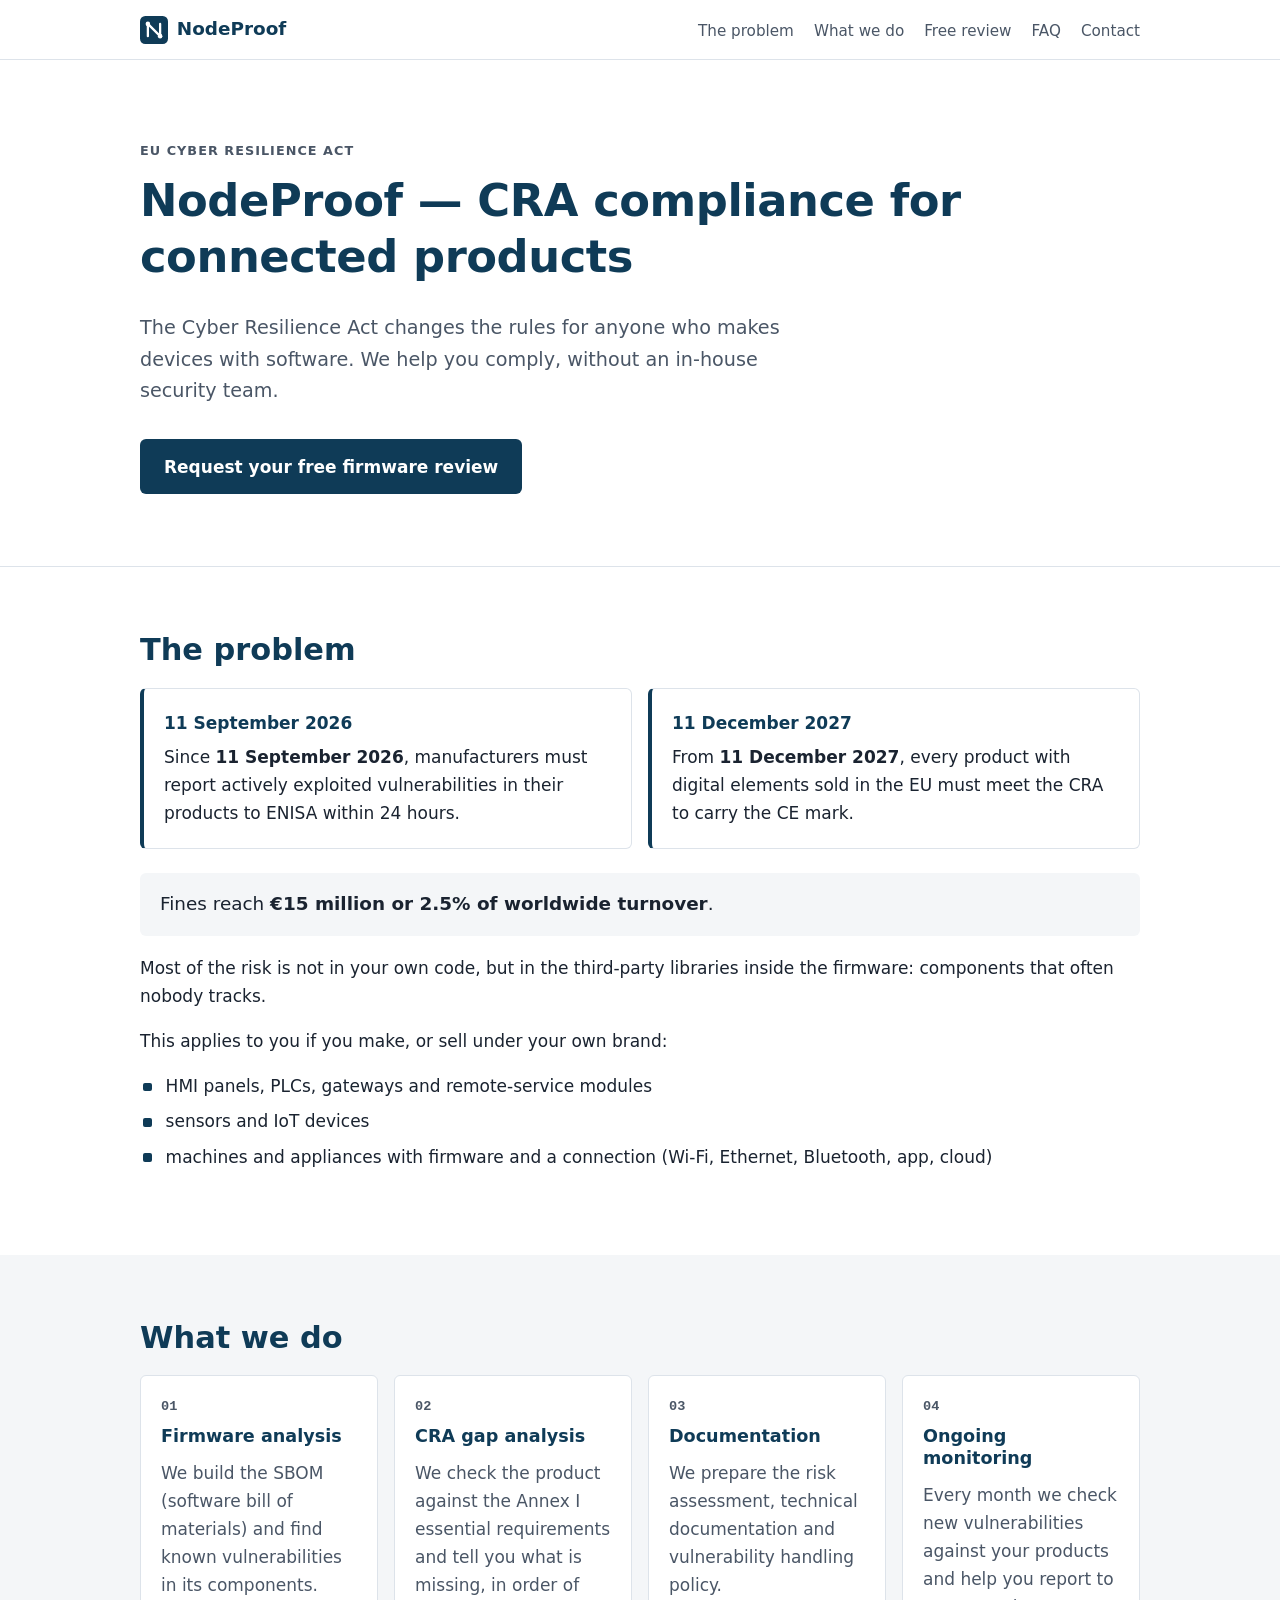
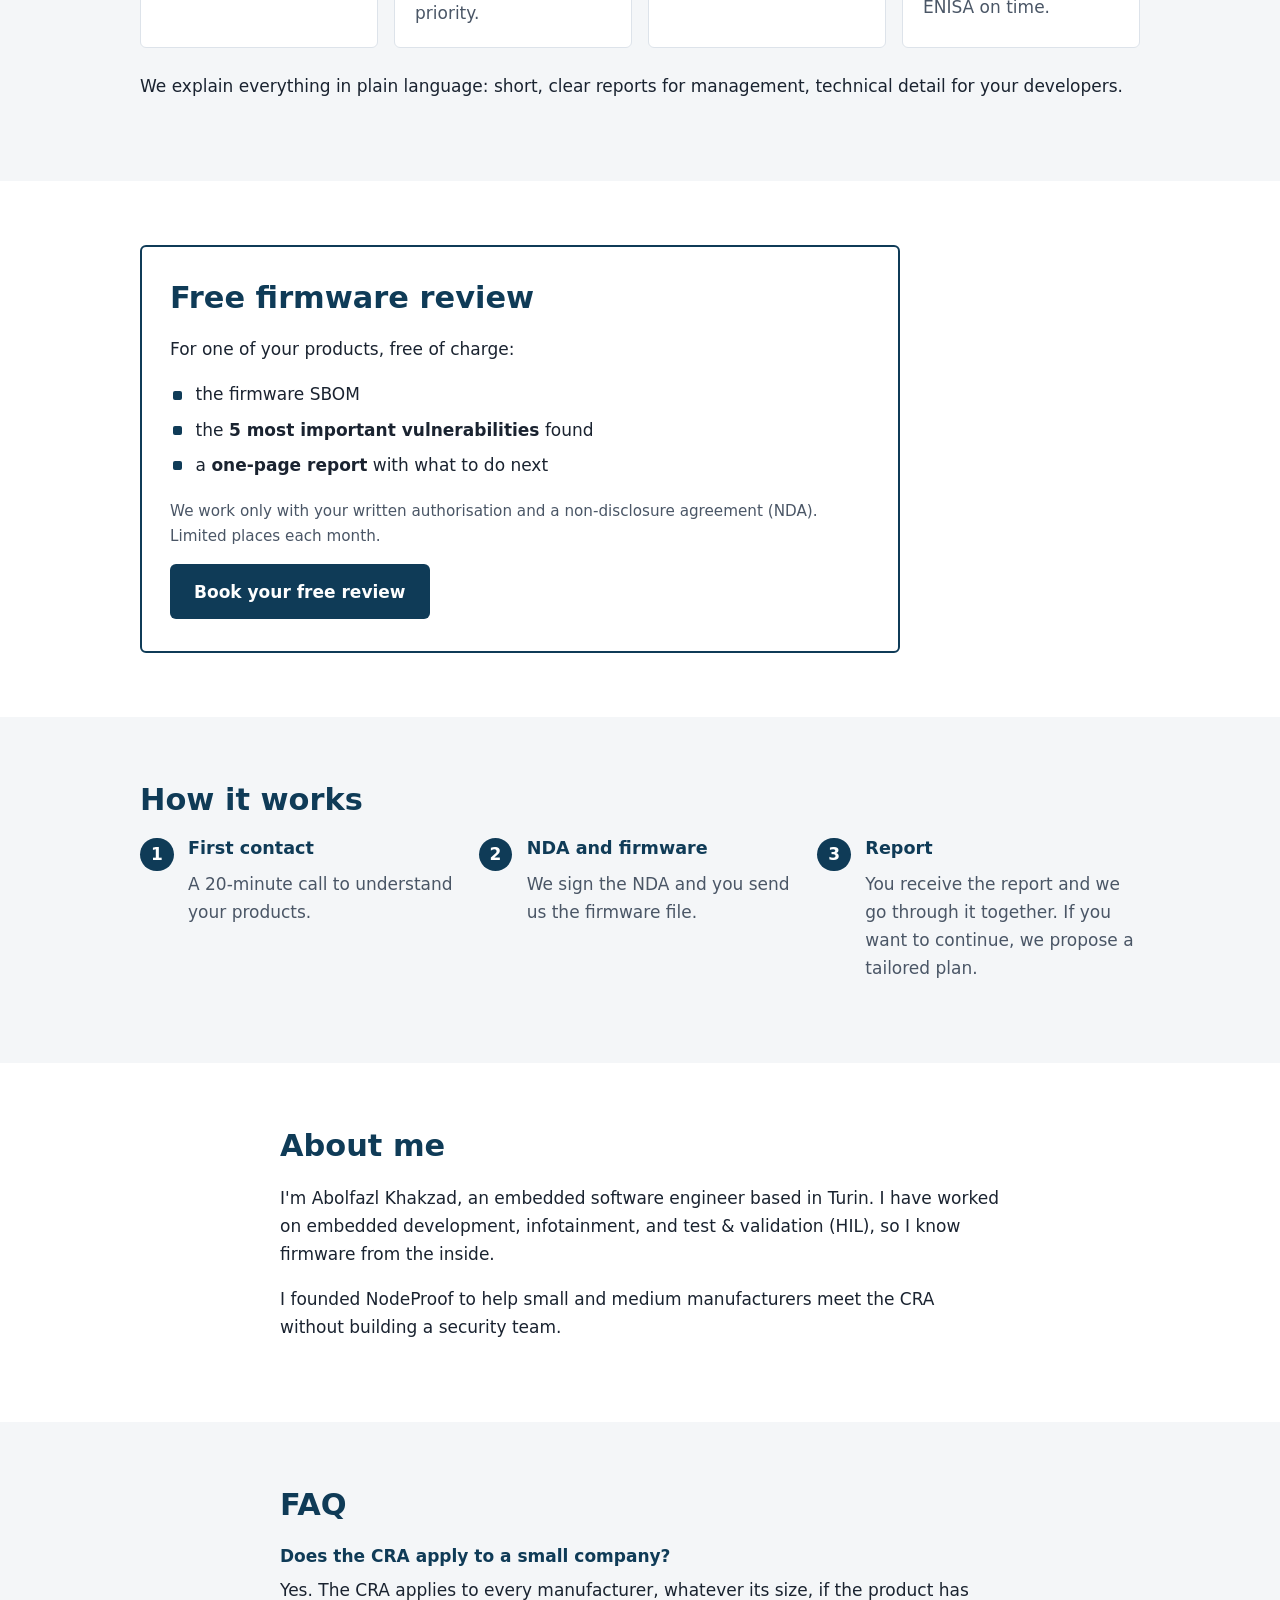
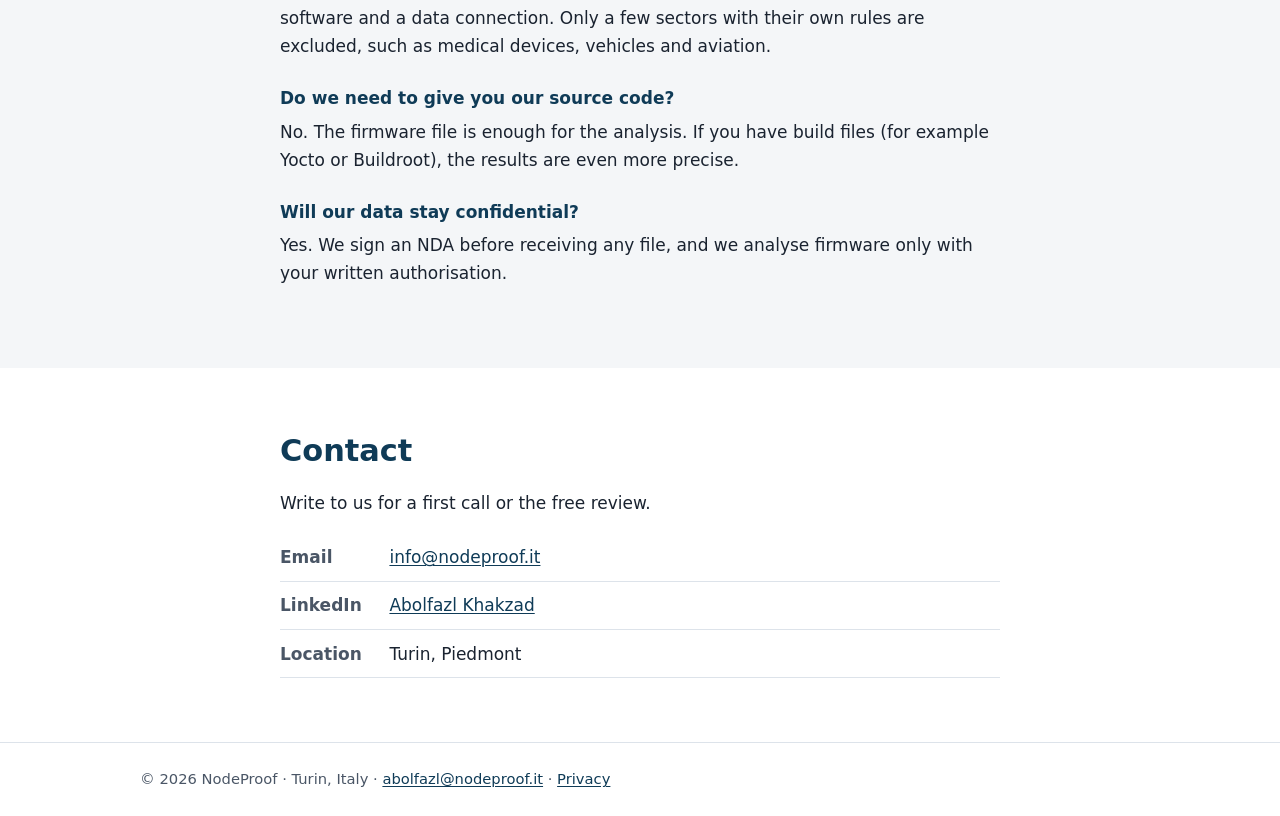
==== index.html @ ff039cdc "Initial NodeProof site Co-Authored-By: Claude Opus 5.5 <noreply@anthropic.com>" ====
<!doctype html>
<html lang="en">
<head>
  <meta charset="utf-8">
  <meta name="viewport" content="width=device-width, initial-scale=1">
  <meta http-equiv="Content-Security-Policy" content="default-src 'self'; img-src 'self'; style-src 'self'; script-src 'none'; object-src 'none'; base-uri 'self'; form-action 'none'">
  <meta name="referrer" content="strict-origin-when-cross-origin">
  <title>NodeProof — CRA compliance for connected products</title>
  <meta name="description" content="NodeProof helps manufacturers of connected products comply with the EU Cyber Resilience Act: firmware SBOM, vulnerability analysis, CRA gap analysis and documentation.">
  <link rel="icon" href="favicon.svg" type="image/svg+xml">
  <link rel="stylesheet" href="style.css">
</head>
<body>
  <a class="skip" href="#main">Skip to content</a>

  <header class="site-header">
    <div class="wrap header-inner">
      <a class="brand" href="/" aria-label="NodeProof home">
        <img src="favicon.svg" alt="" width="28" height="28">
        <span>NodeProof</span>
      </a>
      <nav aria-label="Main">
        <ul>
          <li><a href="#problem">The problem</a></li>
          <li><a href="#services">What we do</a></li>
          <li><a href="#review">Free review</a></li>
          <li><a href="#faq">FAQ</a></li>
          <li><a href="#contact">Contact</a></li>
        </ul>
      </nav>
    </div>
  </header>

  <main id="main">
    <section class="hero">
      <div class="wrap">
        <p class="eyebrow">EU Cyber Resilience Act</p>
        <h1>NodeProof — CRA compliance for connected products</h1>
        <p class="lead">The Cyber Resilience Act changes the rules for anyone who makes devices with software. We help you comply, without an in-house security team.</p>
        <a class="btn" href="mailto:info@nodeproof.it?subject=Free%20firmware%20review">Request your free firmware review</a>
      </div>
    </section>

    <section id="problem" class="section">
      <div class="wrap">
        <h2>The problem</h2>
        <div class="dates">
          <div class="date-card">
            <p class="date">11 September 2026</p>
            <p>Since <strong>11 September 2026</strong>, manufacturers must report actively exploited vulnerabilities in their products to ENISA within 24 hours.</p>
          </div>
          <div class="date-card">
            <p class="date">11 December 2027</p>
            <p>From <strong>11 December 2027</strong>, every product with digital elements sold in the EU must meet the CRA to carry the CE mark.</p>
          </div>
        </div>
        <p class="callout">Fines reach <strong>€15 million or 2.5% of worldwide turnover</strong>.</p>
        <p>Most of the risk is not in your own code, but in the third-party libraries inside the firmware: components that often nobody tracks.</p>
        <p>This applies to you if you make, or sell under your own brand:</p>
        <ul class="ticks">
          <li>HMI panels, PLCs, gateways and remote-service modules</li>
          <li>sensors and IoT devices</li>
          <li>machines and appliances with firmware and a connection (Wi-Fi, Ethernet, Bluetooth, app, cloud)</li>
        </ul>
      </div>
    </section>

    <section id="services" class="section alt">
      <div class="wrap">
        <h2>What we do</h2>
        <ol class="cards">
          <li>
            <h3>Firmware analysis</h3>
            <p>We build the SBOM (software bill of materials) and find known vulnerabilities in its components.</p>
          </li>
          <li>
            <h3>CRA gap analysis</h3>
            <p>We check the product against the Annex I essential requirements and tell you what is missing, in order of priority.</p>
          </li>
          <li>
            <h3>Documentation</h3>
            <p>We prepare the risk assessment, technical documentation and vulnerability handling policy.</p>
          </li>
          <li>
            <h3>Ongoing monitoring</h3>
            <p>Every month we check new vulnerabilities against your products and help you report to ENISA on time.</p>
          </li>
        </ol>
        <p>We explain everything in plain language: short, clear reports for management, technical detail for your developers.</p>
      </div>
    </section>

    <section id="review" class="section">
      <div class="wrap">
        <div class="offer">
          <h2>Free firmware review</h2>
          <p>For one of your products, free of charge:</p>
          <ul class="ticks">
            <li>the firmware SBOM</li>
            <li>the <strong>5 most important vulnerabilities</strong> found</li>
            <li>a <strong>one-page report</strong> with what to do next</li>
          </ul>
          <p class="small">We work only with your written authorisation and a non-disclosure agreement (NDA). Limited places each month.</p>
          <a class="btn" href="mailto:info@nodeproof.it?subject=Free%20firmware%20review">Book your free review</a>
        </div>
      </div>
    </section>

    <section id="how" class="section alt">
      <div class="wrap">
        <h2>How it works</h2>
        <ol class="steps">
          <li>
            <h3>First contact</h3>
            <p>A 20-minute call to understand your products.</p>
          </li>
          <li>
            <h3>NDA and firmware</h3>
            <p>We sign the NDA and you send us the firmware file.</p>
          </li>
          <li>
            <h3>Report</h3>
            <p>You receive the report and we go through it together. If you want to continue, we propose a tailored plan.</p>
          </li>
        </ol>
      </div>
    </section>

    <section id="about" class="section">
      <div class="wrap narrow">
        <h2>About me</h2>
        <p>I'm Abolfazl Khakzad, an embedded software engineer based in Turin. I have worked on embedded development, infotainment, and test &amp; validation (HIL), so I know firmware from the inside.</p>
        <p>I founded NodeProof to help small and medium manufacturers meet the CRA without building a security team.</p>
      </div>
    </section>

    <section id="faq" class="section alt">
      <div class="wrap narrow">
        <h2>FAQ</h2>
        <dl class="faq">
          <dt>Does the CRA apply to a small company?</dt>
          <dd>Yes. The CRA applies to every manufacturer, whatever its size, if the product has software and a data connection. Only a few sectors with their own rules are excluded, such as medical devices, vehicles and aviation.</dd>
          <dt>Do we need to give you our source code?</dt>
          <dd>No. The firmware file is enough for the analysis. If you have build files (for example Yocto or Buildroot), the results are even more precise.</dd>
          <dt>Will our data stay confidential?</dt>
          <dd>Yes. We sign an NDA before receiving any file, and we analyse firmware only with your written authorisation.</dd>
        </dl>
      </div>
    </section>

    <section id="contact" class="section">
      <div class="wrap narrow">
        <h2>Contact</h2>
        <p>Write to us for a first call or the free review.</p>
        <ul class="contact">
          <li><span class="label">Email</span> <a href="mailto:info@nodeproof.it">info@nodeproof.it</a></li>
          <li><span class="label">LinkedIn</span> <a href="https://www.linkedin.com/in/abolfazl-khakzad-2a842a168" rel="noopener noreferrer">Abolfazl Khakzad</a></li>
          <li><span class="label">Location</span> Turin, Piedmont</li>
        </ul>
      </div>
    </section>
  </main>

  <footer class="site-footer">
    <div class="wrap">
      <p>© 2026 NodeProof · Turin, Italy · <a href="mailto:abolfazl@nodeproof.it">abolfazl@nodeproof.it</a> · <a href="privacy.html">Privacy</a></p>
    </div>
  </footer>
</body>
</html>
---- style.css ----
:root {
  --bg: #ffffff;
  --bg-alt: #f4f6f8;
  --text: #1a2330;
  --muted: #4a5666;
  --accent: #0f3b57;
  --accent-hover: #0a2a3f;
  --line: #dde3ea;
  --radius: 6px;
  --font: system-ui, -apple-system, "Segoe UI", Roboto, "Helvetica Neue", Arial, sans-serif;
}

*, *::before, *::after { box-sizing: border-box; }

html { scroll-behavior: smooth; }
@media (prefers-reduced-motion: reduce) { html { scroll-behavior: auto; } }

body {
  margin: 0;
  background: var(--bg);
  color: var(--text);
  font-family: var(--font);
  font-size: 1.0625rem;
  line-height: 1.65;
  -webkit-text-size-adjust: 100%;
}

img { max-width: 100%; height: auto; }

a { color: var(--accent); text-underline-offset: 2px; }
a:hover { color: var(--accent-hover); }
a:focus-visible, .btn:focus-visible {
  outline: 3px solid #f2a900;
  outline-offset: 2px;
}

h1, h2, h3 { line-height: 1.25; color: var(--accent); margin: 0 0 0.6em; }
h1 { font-size: clamp(1.9rem, 4.5vw, 2.8rem); letter-spacing: -0.01em; }
h2 { font-size: clamp(1.45rem, 3vw, 1.9rem); }
h3 { font-size: 1.1rem; }
p { margin: 0 0 1em; }

.wrap { max-width: 1040px; margin: 0 auto; padding: 0 1.25rem; }
.narrow { max-width: 760px; }

.skip {
  position: absolute; left: -999px; top: 0;
  background: var(--accent); color: #fff; padding: 0.5rem 1rem; z-index: 10;
}
.skip:focus { left: 0.5rem; top: 0.5rem; }

/* Header */
.site-header { border-bottom: 1px solid var(--line); background: var(--bg); }
.header-inner {
  display: flex; align-items: center; justify-content: space-between;
  flex-wrap: wrap; gap: 0.5rem 1.5rem; padding-top: 0.9rem; padding-bottom: 0.9rem;
}
.brand {
  display: inline-flex; align-items: center; gap: 0.55rem;
  font-weight: 700; font-size: 1.15rem; color: var(--accent); text-decoration: none;
}
.site-header nav ul {
  list-style: none; margin: 0; padding: 0;
  display: flex; flex-wrap: wrap; gap: 0.25rem 1.25rem;
}
.site-header nav a { color: var(--muted); text-decoration: none; font-size: 0.95rem; }
.site-header nav a:hover { color: var(--accent); text-decoration: underline; }

/* Hero */
.hero { padding: 5rem 0 4.5rem; border-bottom: 1px solid var(--line); }
.eyebrow {
  text-transform: uppercase; letter-spacing: 0.08em; font-size: 0.8rem;
  font-weight: 600; color: var(--muted); margin-bottom: 0.75rem;
}
.lead { font-size: 1.2rem; color: var(--muted); max-width: 640px; margin-bottom: 2rem; }

/* Buttons */
.btn {
  display: inline-block; background: var(--accent); color: #fff;
  padding: 0.85rem 1.5rem; border-radius: var(--radius);
  font-weight: 600; text-decoration: none;
}
.btn:hover { background: var(--accent-hover); color: #fff; }

/* Sections */
.section { padding: 4rem 0; }
.section.alt { background: var(--bg-alt); }

.dates { display: grid; grid-template-columns: repeat(auto-fit, minmax(260px, 1fr)); gap: 1rem; margin-bottom: 1.5rem; }
.date-card { border: 1px solid var(--line); border-left: 4px solid var(--accent); border-radius: var(--radius); padding: 1.25rem 1.25rem 0.25rem; background: var(--bg); }
.date { font-weight: 700; color: var(--accent); margin-bottom: 0.4rem; }

.callout { font-size: 1.15rem; padding: 1rem 1.25rem; background: var(--bg-alt); border-radius: var(--radius); }

.ticks { padding-left: 0; list-style: none; margin: 0 0 1.25rem; }
.ticks li { position: relative; padding-left: 1.6rem; margin-bottom: 0.45rem; }
.ticks li::before {
  content: ""; position: absolute; left: 0.2rem; top: 0.62em;
  width: 0.55rem; height: 0.55rem; background: var(--accent); border-radius: 2px;
}

/* Service cards */
.cards {
  list-style: none; padding: 0; margin: 0 0 1.5rem;
  display: grid; grid-template-columns: repeat(auto-fit, minmax(220px, 1fr)); gap: 1rem;
  counter-reset: card;
}
.cards li {
  background: var(--bg); border: 1px solid var(--line); border-radius: var(--radius);
  padding: 1.25rem; counter-increment: card;
}
.cards li::before {
  content: counter(card, decimal-leading-zero);
  display: block; font-weight: 700; color: var(--muted); font-size: 0.85rem; margin-bottom: 0.5rem;
  font-family: ui-monospace, "Cascadia Mono", Consolas, monospace;
}
.cards p { margin: 0; color: var(--muted); }

/* Offer */
.offer {
  max-width: 760px; border: 2px solid var(--accent); border-radius: var(--radius);
  padding: 2rem 1.75rem;
}
.small { font-size: 0.95rem; color: var(--muted); }

/* Steps */
.steps { list-style: none; padding: 0; margin: 0; counter-reset: step; display: grid; gap: 1rem; grid-template-columns: repeat(auto-fit, minmax(240px, 1fr)); }
.steps li { counter-increment: step; position: relative; padding-left: 3rem; }
.steps li::before {
  content: counter(step);
  position: absolute; left: 0; top: 0;
  width: 2.1rem; height: 2.1rem; border-radius: 50%;
  background: var(--accent); color: #fff; font-weight: 700;
  display: flex; align-items: center; justify-content: center;
}
.steps p { color: var(--muted); }

/* FAQ */
.faq dt { font-weight: 700; color: var(--accent); margin-top: 1.5rem; }
.faq dt:first-child { margin-top: 0; }
.faq dd { margin: 0.35rem 0 0; }

/* Contact */
.contact { list-style: none; padding: 0; margin: 0; }
.contact li { padding: 0.6rem 0; border-bottom: 1px solid var(--line); }
.contact .label { display: inline-block; min-width: 6.5rem; color: var(--muted); font-weight: 600; }

/* Footer */
.site-footer { border-top: 1px solid var(--line); padding: 1.5rem 0; font-size: 0.92rem; color: var(--muted); }
.site-footer p { margin: 0; }

/* Privacy page */
.draft {
  background: #fff4d6; border: 1px solid #e0b84a; color: #5a4300;
  padding: 0.9rem 1.1rem; border-radius: var(--radius); margin-bottom: 2rem;
}
.page { padding: 3rem 0 4rem; }

@media (max-width: 600px) {
  .hero { padding: 3rem 0; }
  .section { padding: 3rem 0; }
  .offer { padding: 1.5rem 1.15rem; }
  .btn { display: block; text-align: center; }
}
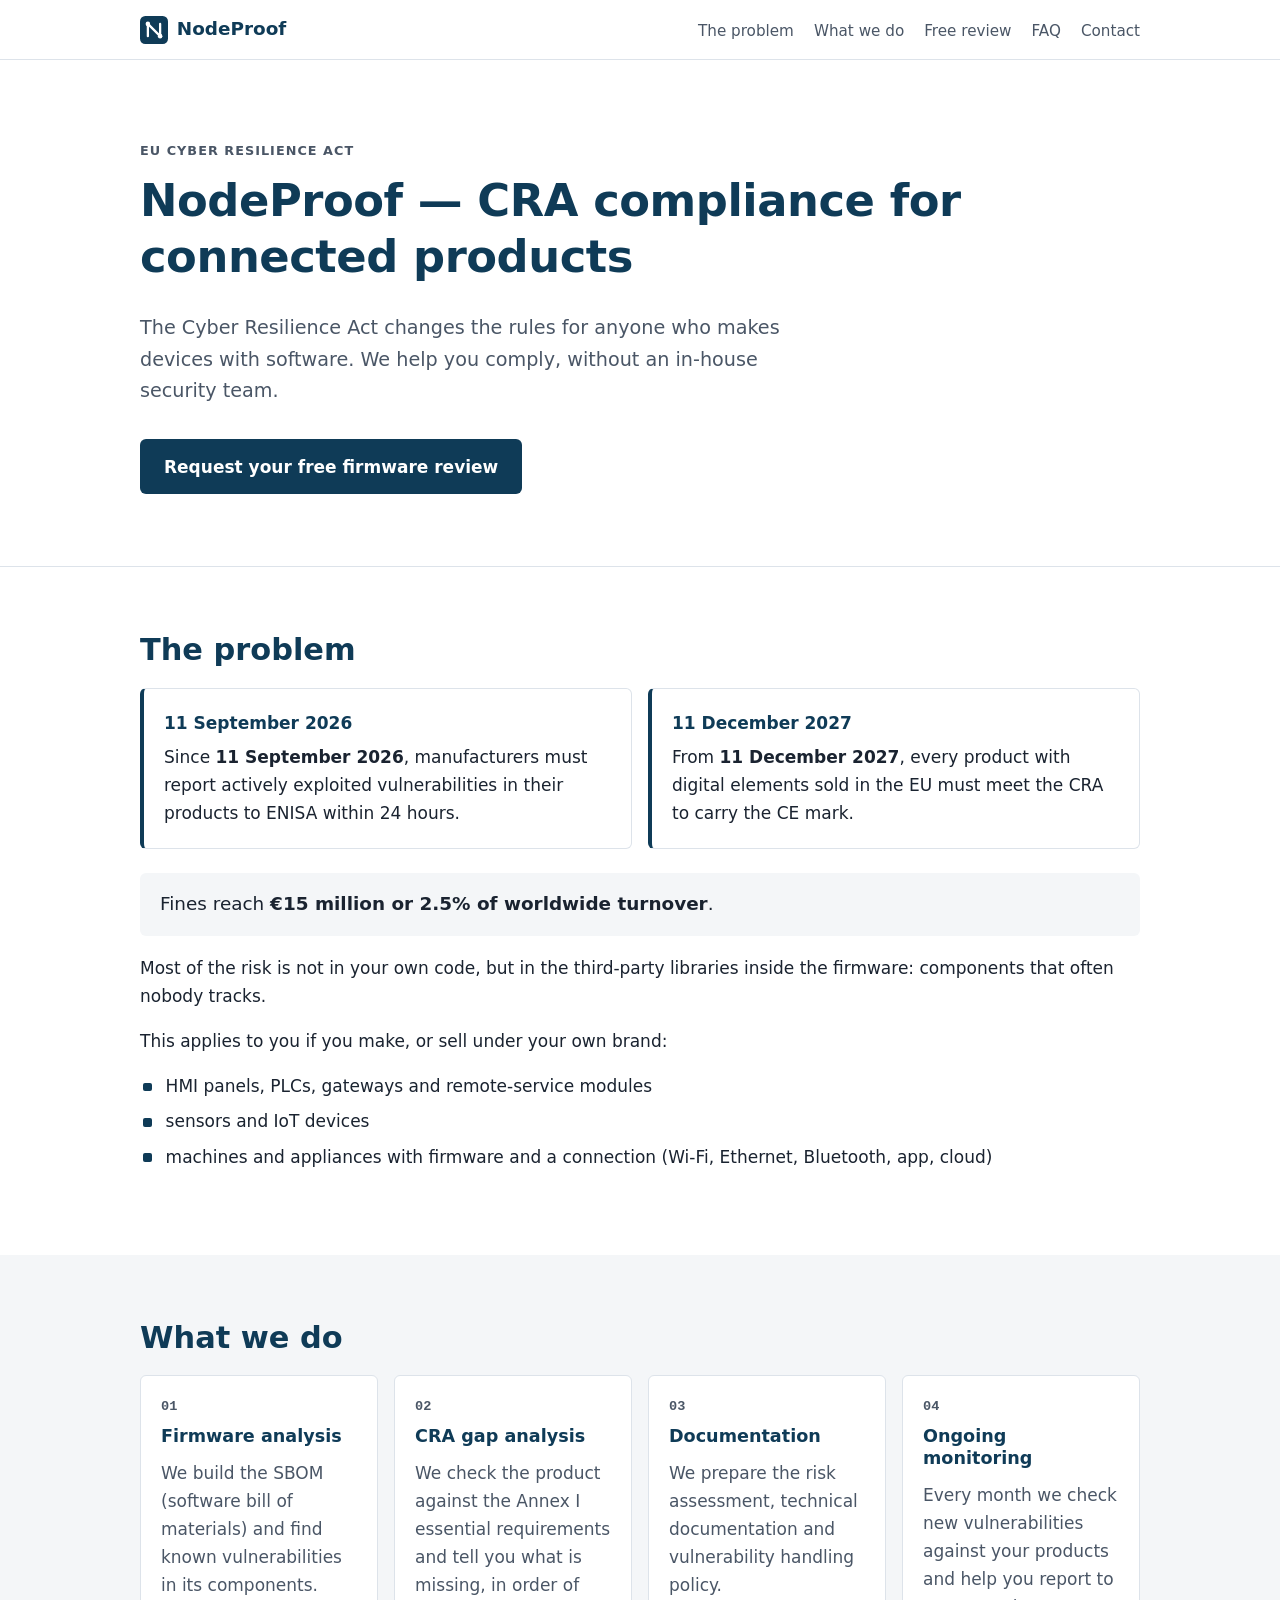
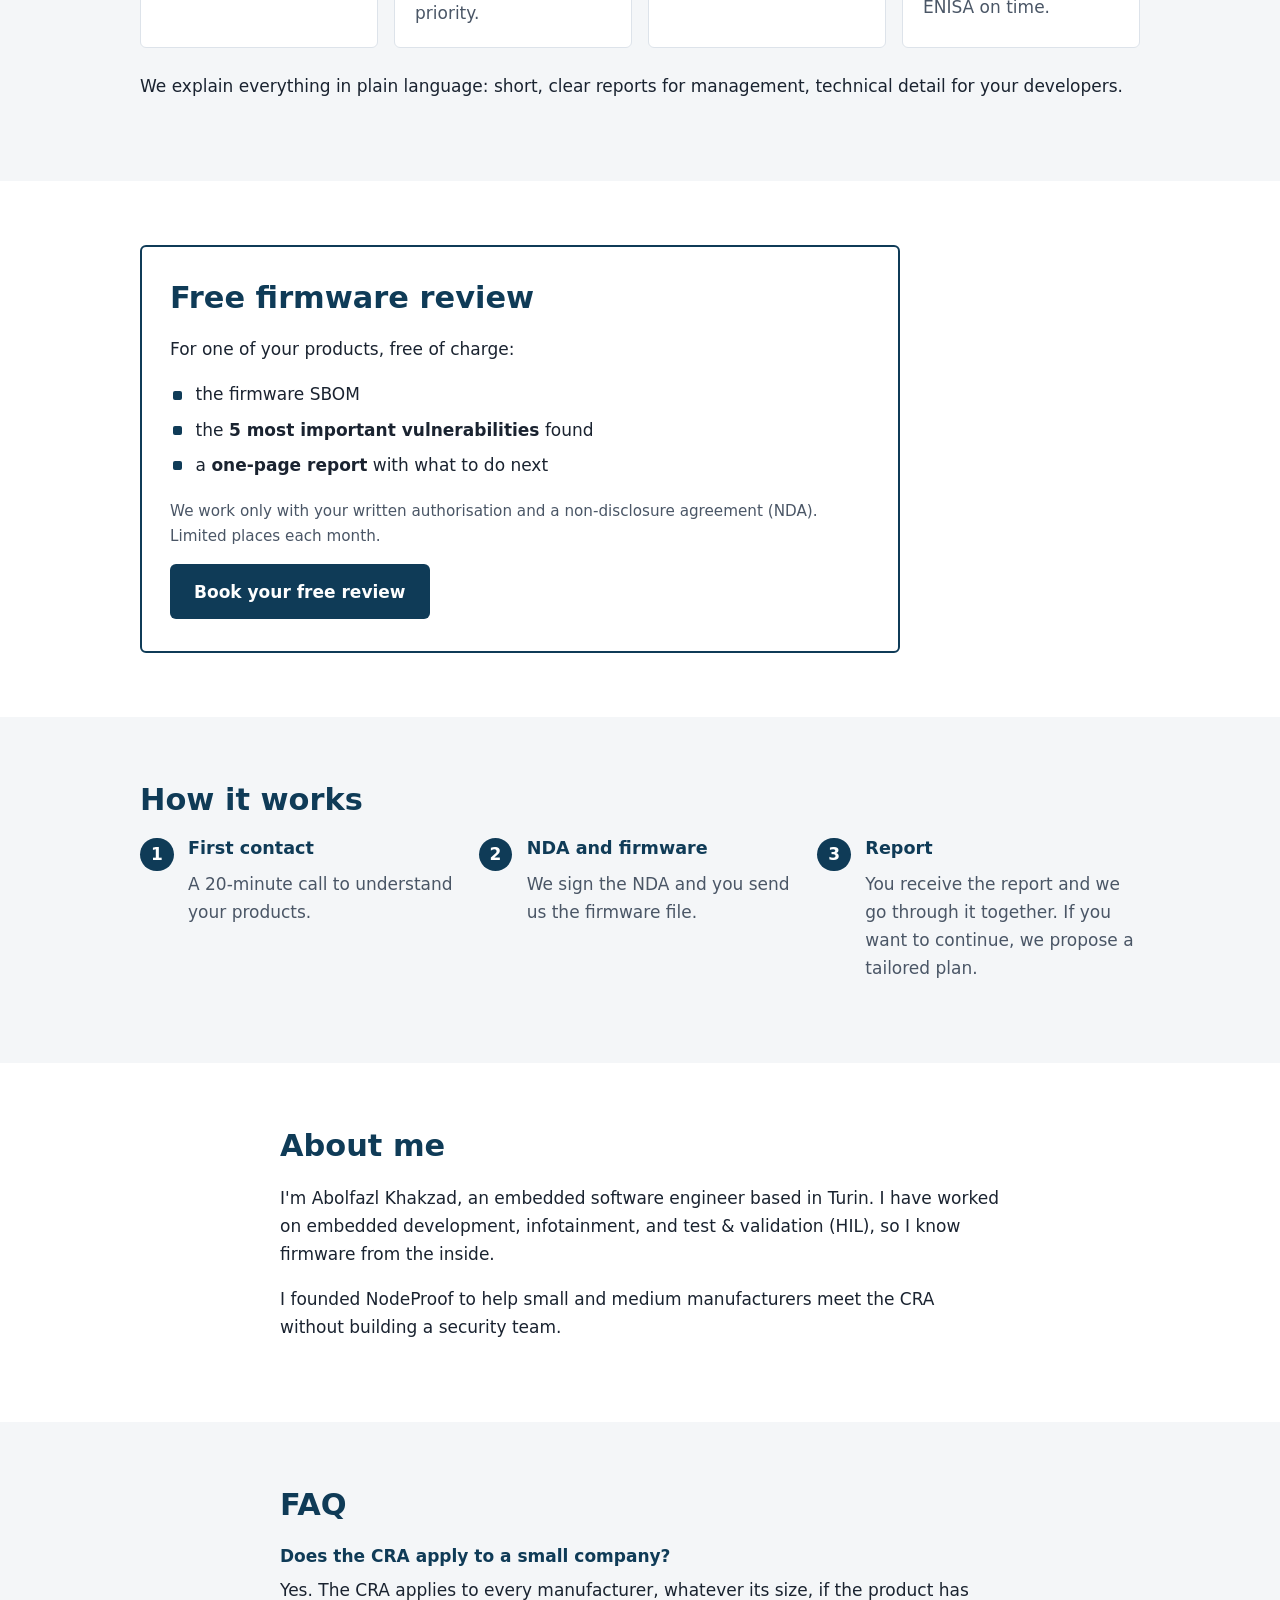
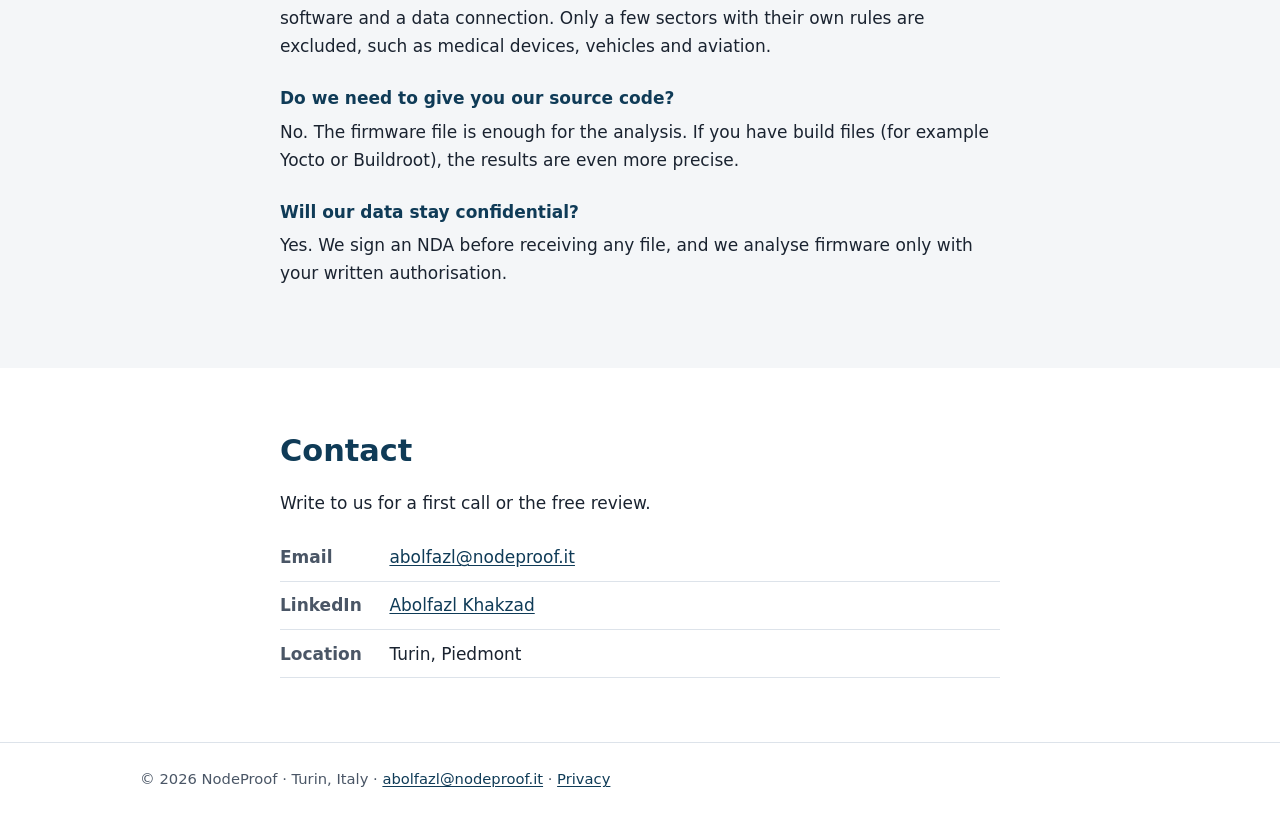
==== commit 46985199: "Use single contact address, extend privacy page, add robots.txt and sitemap Co-Authored-By: Claude O" ====
--- a/index.html
+++ b/index.html
@@ -37,7 +37,7 @@
         <p class="eyebrow">EU Cyber Resilience Act</p>
         <h1>NodeProof — CRA compliance for connected products</h1>
         <p class="lead">The Cyber Resilience Act changes the rules for anyone who makes devices with software. We help you comply, without an in-house security team.</p>
-        <a class="btn" href="mailto:info@nodeproof.it?subject=Free%20firmware%20review">Request your free firmware review</a>
+        <a class="btn" href="mailto:abolfazl@nodeproof.it?subject=Free%20firmware%20review">Request your free firmware review</a>
       </div>
     </section>
 
@@ -101,7 +101,7 @@
             <li>a <strong>one-page report</strong> with what to do next</li>
           </ul>
           <p class="small">We work only with your written authorisation and a non-disclosure agreement (NDA). Limited places each month.</p>
-          <a class="btn" href="mailto:info@nodeproof.it?subject=Free%20firmware%20review">Book your free review</a>
+          <a class="btn" href="mailto:abolfazl@nodeproof.it?subject=Free%20firmware%20review">Book your free review</a>
         </div>
       </div>
     </section>
@@ -153,8 +153,8 @@
         <h2>Contact</h2>
         <p>Write to us for a first call or the free review.</p>
         <ul class="contact">
-          <li><span class="label">Email</span> <a href="mailto:info@nodeproof.it">info@nodeproof.it</a></li>
-          <li><span class="label">LinkedIn</span> <a href="https://www.linkedin.com/in/abolfazl-khakzad-2a842a168" rel="noopener noreferrer">Abolfazl Khakzad</a></li>
+          <li><span class="label">Email</span> <a href="mailto:abolfazl@nodeproof.it">abolfazl@nodeproof.it</a></li>
+          <li><span class="label">LinkedIn</span> <a href="https://www.linkedin.com/in/abolfazl-khakzad" rel="noopener noreferrer">Abolfazl Khakzad</a></li>
           <li><span class="label">Location</span> Turin, Piedmont</li>
         </ul>
       </div>
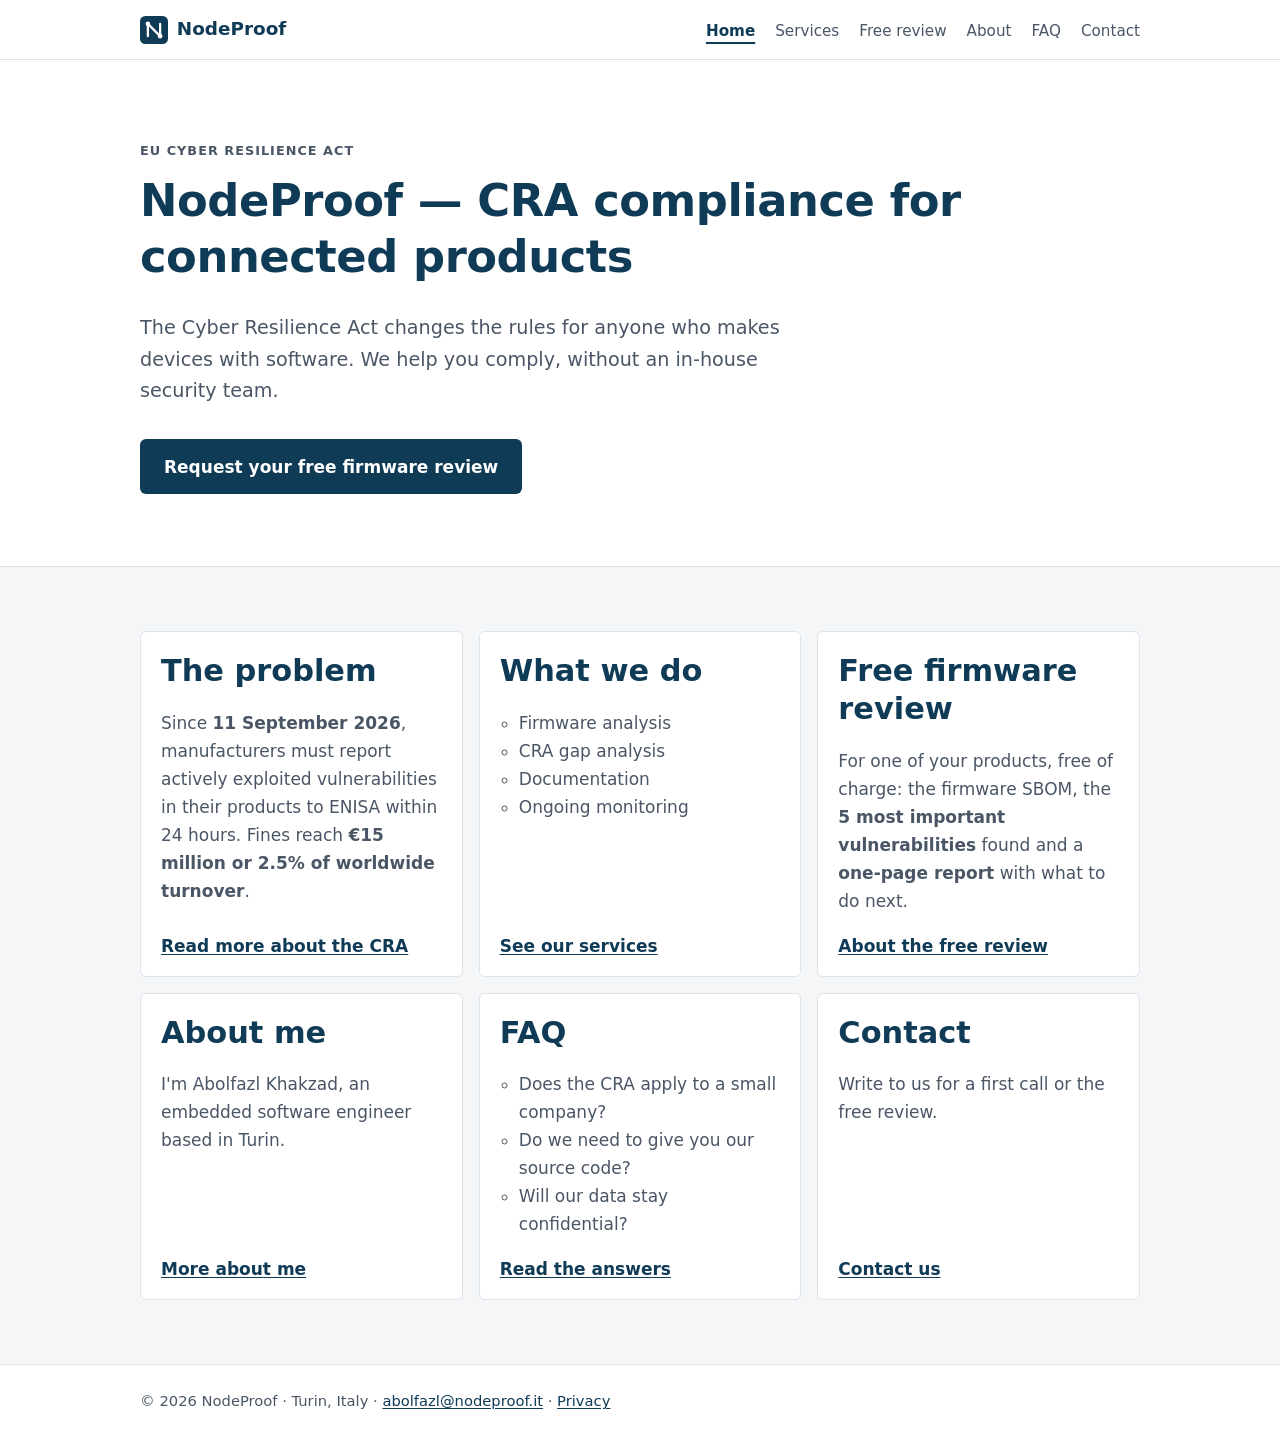
==== commit b699949b: "Split site into pages and add Forminit contact form Co-Authored-By: Claude Opus 5.5 <noreply@anthrop" ====
--- a/index.html
+++ b/index.html
@@ -3,7 +3,7 @@
 <head>
   <meta charset="utf-8">
   <meta name="viewport" content="width=device-width, initial-scale=1">
-  <meta http-equiv="Content-Security-Policy" content="default-src 'self'; img-src 'self'; style-src 'self'; script-src 'none'; object-src 'none'; base-uri 'self'; form-action 'none'">
+  <meta http-equiv="Content-Security-Policy" content="default-src 'self'; img-src 'self'; style-src 'self'; script-src 'none'; object-src 'none'; base-uri 'self'; form-action 'self' https://forminit.com">
   <meta name="referrer" content="strict-origin-when-cross-origin">
   <title>NodeProof — CRA compliance for connected products</title>
   <meta name="description" content="NodeProof helps manufacturers of connected products comply with the EU Cyber Resilience Act: firmware SBOM, vulnerability analysis, CRA gap analysis and documentation.">
@@ -15,17 +15,18 @@
 
   <header class="site-header">
     <div class="wrap header-inner">
-      <a class="brand" href="/" aria-label="NodeProof home">
+      <a class="brand" href="index.html" aria-label="NodeProof home">
         <img src="favicon.svg" alt="" width="28" height="28">
         <span>NodeProof</span>
       </a>
       <nav aria-label="Main">
         <ul>
-          <li><a href="#problem">The problem</a></li>
-          <li><a href="#services">What we do</a></li>
-          <li><a href="#review">Free review</a></li>
-          <li><a href="#faq">FAQ</a></li>
-          <li><a href="#contact">Contact</a></li>
+          <li><a href="index.html" aria-current="page">Home</a></li>
+          <li><a href="services.html">Services</a></li>
+          <li><a href="free-review.html">Free review</a></li>
+          <li><a href="about.html">About</a></li>
+          <li><a href="faq.html">FAQ</a></li>
+          <li><a href="contact.html">Contact</a></li>
         </ul>
       </nav>
     </div>
@@ -37,125 +38,52 @@
         <p class="eyebrow">EU Cyber Resilience Act</p>
         <h1>NodeProof — CRA compliance for connected products</h1>
         <p class="lead">The Cyber Resilience Act changes the rules for anyone who makes devices with software. We help you comply, without an in-house security team.</p>
-        <a class="btn" href="mailto:abolfazl@nodeproof.it?subject=Free%20firmware%20review">Request your free firmware review</a>
+        <a class="btn" href="contact.html">Request your free firmware review</a>
       </div>
     </section>
 
-    <section id="problem" class="section">
+    <section class="section alt">
       <div class="wrap">
-        <h2>The problem</h2>
-        <div class="dates">
-          <div class="date-card">
-            <p class="date">11 September 2026</p>
-            <p>Since <strong>11 September 2026</strong>, manufacturers must report actively exploited vulnerabilities in their products to ENISA within 24 hours.</p>
-          </div>
-          <div class="date-card">
-            <p class="date">11 December 2027</p>
-            <p>From <strong>11 December 2027</strong>, every product with digital elements sold in the EU must meet the CRA to carry the CE mark.</p>
-          </div>
-        </div>
-        <p class="callout">Fines reach <strong>€15 million or 2.5% of worldwide turnover</strong>.</p>
-        <p>Most of the risk is not in your own code, but in the third-party libraries inside the firmware: components that often nobody tracks.</p>
-        <p>This applies to you if you make, or sell under your own brand:</p>
-        <ul class="ticks">
-          <li>HMI panels, PLCs, gateways and remote-service modules</li>
-          <li>sensors and IoT devices</li>
-          <li>machines and appliances with firmware and a connection (Wi-Fi, Ethernet, Bluetooth, app, cloud)</li>
-        </ul>
-      </div>
-    </section>
-
-    <section id="services" class="section alt">
-      <div class="wrap">
-        <h2>What we do</h2>
-        <ol class="cards">
+        <ul class="teasers">
           <li>
-            <h3>Firmware analysis</h3>
-            <p>We build the SBOM (software bill of materials) and find known vulnerabilities in its components.</p>
+            <h2>The problem</h2>
+            <p>Since <strong>11 September 2026</strong>, manufacturers must report actively exploited vulnerabilities in their products to ENISA within 24 hours. Fines reach <strong>€15 million or 2.5% of worldwide turnover</strong>.</p>
+            <a class="more" href="services.html#problem">Read more about the CRA</a>
           </li>
           <li>
-            <h3>CRA gap analysis</h3>
-            <p>We check the product against the Annex I essential requirements and tell you what is missing, in order of priority.</p>
+            <h2>What we do</h2>
+            <ul>
+              <li>Firmware analysis</li>
+              <li>CRA gap analysis</li>
+              <li>Documentation</li>
+              <li>Ongoing monitoring</li>
+            </ul>
+            <a class="more" href="services.html#services">See our services</a>
           </li>
           <li>
-            <h3>Documentation</h3>
-            <p>We prepare the risk assessment, technical documentation and vulnerability handling policy.</p>
+            <h2>Free firmware review</h2>
+            <p>For one of your products, free of charge: the firmware SBOM, the <strong>5 most important vulnerabilities</strong> found and a <strong>one-page report</strong> with what to do next.</p>
+            <a class="more" href="free-review.html">About the free review</a>
           </li>
           <li>
-            <h3>Ongoing monitoring</h3>
-            <p>Every month we check new vulnerabilities against your products and help you report to ENISA on time.</p>
-          </li>
-        </ol>
-        <p>We explain everything in plain language: short, clear reports for management, technical detail for your developers.</p>
-      </div>
-    </section>
-
-    <section id="review" class="section">
-      <div class="wrap">
-        <div class="offer">
-          <h2>Free firmware review</h2>
-          <p>For one of your products, free of charge:</p>
-          <ul class="ticks">
-            <li>the firmware SBOM</li>
-            <li>the <strong>5 most important vulnerabilities</strong> found</li>
-            <li>a <strong>one-page report</strong> with what to do next</li>
-          </ul>
-          <p class="small">We work only with your written authorisation and a non-disclosure agreement (NDA). Limited places each month.</p>
-          <a class="btn" href="mailto:abolfazl@nodeproof.it?subject=Free%20firmware%20review">Book your free review</a>
-        </div>
-      </div>
-    </section>
-
-    <section id="how" class="section alt">
-      <div class="wrap">
-        <h2>How it works</h2>
-        <ol class="steps">
-          <li>
-            <h3>First contact</h3>
-            <p>A 20-minute call to understand your products.</p>
+            <h2>About me</h2>
+            <p>I'm Abolfazl Khakzad, an embedded software engineer based in Turin.</p>
+            <a class="more" href="about.html">More about me</a>
           </li>
           <li>
-            <h3>NDA and firmware</h3>
-            <p>We sign the NDA and you send us the firmware file.</p>
+            <h2>FAQ</h2>
+            <ul>
+              <li>Does the CRA apply to a small company?</li>
+              <li>Do we need to give you our source code?</li>
+              <li>Will our data stay confidential?</li>
+            </ul>
+            <a class="more" href="faq.html">Read the answers</a>
           </li>
           <li>
-            <h3>Report</h3>
-            <p>You receive the report and we go through it together. If you want to continue, we propose a tailored plan.</p>
+            <h2>Contact</h2>
+            <p>Write to us for a first call or the free review.</p>
+            <a class="more" href="contact.html">Contact us</a>
           </li>
-        </ol>
-      </div>
-    </section>
-
-    <section id="about" class="section">
-      <div class="wrap narrow">
-        <h2>About me</h2>
-        <p>I'm Abolfazl Khakzad, an embedded software engineer based in Turin. I have worked on embedded development, infotainment, and test &amp; validation (HIL), so I know firmware from the inside.</p>
-        <p>I founded NodeProof to help small and medium manufacturers meet the CRA without building a security team.</p>
-      </div>
-    </section>
-
-    <section id="faq" class="section alt">
-      <div class="wrap narrow">
-        <h2>FAQ</h2>
-        <dl class="faq">
-          <dt>Does the CRA apply to a small company?</dt>
-          <dd>Yes. The CRA applies to every manufacturer, whatever its size, if the product has software and a data connection. Only a few sectors with their own rules are excluded, such as medical devices, vehicles and aviation.</dd>
-          <dt>Do we need to give you our source code?</dt>
-          <dd>No. The firmware file is enough for the analysis. If you have build files (for example Yocto or Buildroot), the results are even more precise.</dd>
-          <dt>Will our data stay confidential?</dt>
-          <dd>Yes. We sign an NDA before receiving any file, and we analyse firmware only with your written authorisation.</dd>
-        </dl>
-      </div>
-    </section>
-
-    <section id="contact" class="section">
-      <div class="wrap narrow">
-        <h2>Contact</h2>
-        <p>Write to us for a first call or the free review.</p>
-        <ul class="contact">
-          <li><span class="label">Email</span> <a href="mailto:abolfazl@nodeproof.it">abolfazl@nodeproof.it</a></li>
-          <li><span class="label">LinkedIn</span> <a href="https://www.linkedin.com/in/abolfazl-khakzad" rel="noopener noreferrer">Abolfazl Khakzad</a></li>
-          <li><span class="label">Location</span> Turin, Piedmont</li>
         </ul>
       </div>
     </section>
--- a/style.css
+++ b/style.css
@@ -149,16 +149,52 @@
 .site-footer { border-top: 1px solid var(--line); padding: 1.5rem 0; font-size: 0.92rem; color: var(--muted); }
 .site-footer p { margin: 0; }
 
-/* Privacy page */
-.draft {
-  background: #fff4d6; border: 1px solid #e0b84a; color: #5a4300;
-  padding: 0.9rem 1.1rem; border-radius: var(--radius); margin-bottom: 2rem;
-}
+/* Current page in nav */
+.site-header nav a[aria-current="page"] {
+  color: var(--accent); font-weight: 600;
+  text-decoration: underline; text-decoration-thickness: 2px; text-underline-offset: 6px;
+}
+
+/* Inner pages */
 .page { padding: 3rem 0 4rem; }
+.page-intro { padding: 3rem 0 0; }
+.page-intro h1 { margin-bottom: 0; }
+.cta { margin-top: 2rem; }
+
+/* Home teasers */
+.teasers {
+  list-style: none; padding: 0; margin: 0;
+  display: grid; grid-template-columns: repeat(auto-fit, minmax(280px, 1fr)); gap: 1rem;
+}
+.teasers > li {
+  background: var(--bg); border: 1px solid var(--line); border-radius: var(--radius);
+  padding: 1.25rem 1.25rem 1rem; display: flex; flex-direction: column;
+}
+.teasers p, .teasers ul { color: var(--muted); }
+.teasers ul { padding-left: 1.2rem; margin: 0 0 1em; }
+.more { margin-top: auto; font-weight: 600; }
+
+/* Contact form */
+.form { display: grid; gap: 1.1rem; max-width: 560px; margin: 1.5rem 0 1rem; }
+.form label { display: block; font-weight: 600; margin-bottom: 0.3rem; }
+.form .opt { font-weight: 400; color: var(--muted); }
+.form input, .form textarea {
+  width: 100%; font: inherit; color: var(--text); background: #fff;
+  padding: 0.65rem 0.75rem; border: 1px solid #8a96a3; border-radius: var(--radius);
+}
+.form textarea { min-height: 9rem; resize: vertical; }
+.form input:focus-visible, .form textarea:focus-visible { outline: 3px solid #f2a900; outline-offset: 1px; }
+.form .note { font-size: 0.95rem; color: var(--muted); margin: 0; }
+button.btn { border: 0; cursor: pointer; font: inherit; font-weight: 600; justify-self: start; }
+.hp { position: absolute; left: -10000px; width: 1px; height: 1px; overflow: hidden; }
+.fallback { margin-top: 2rem; }
 
 @media (max-width: 600px) {
   .hero { padding: 3rem 0; }
   .section { padding: 3rem 0; }
   .offer { padding: 1.5rem 1.15rem; }
   .btn { display: block; text-align: center; }
-}
+  button.btn { width: 100%; }
+  .site-header nav ul { gap: 0.35rem 1rem; }
+  .site-header nav { width: 100%; }
+}
